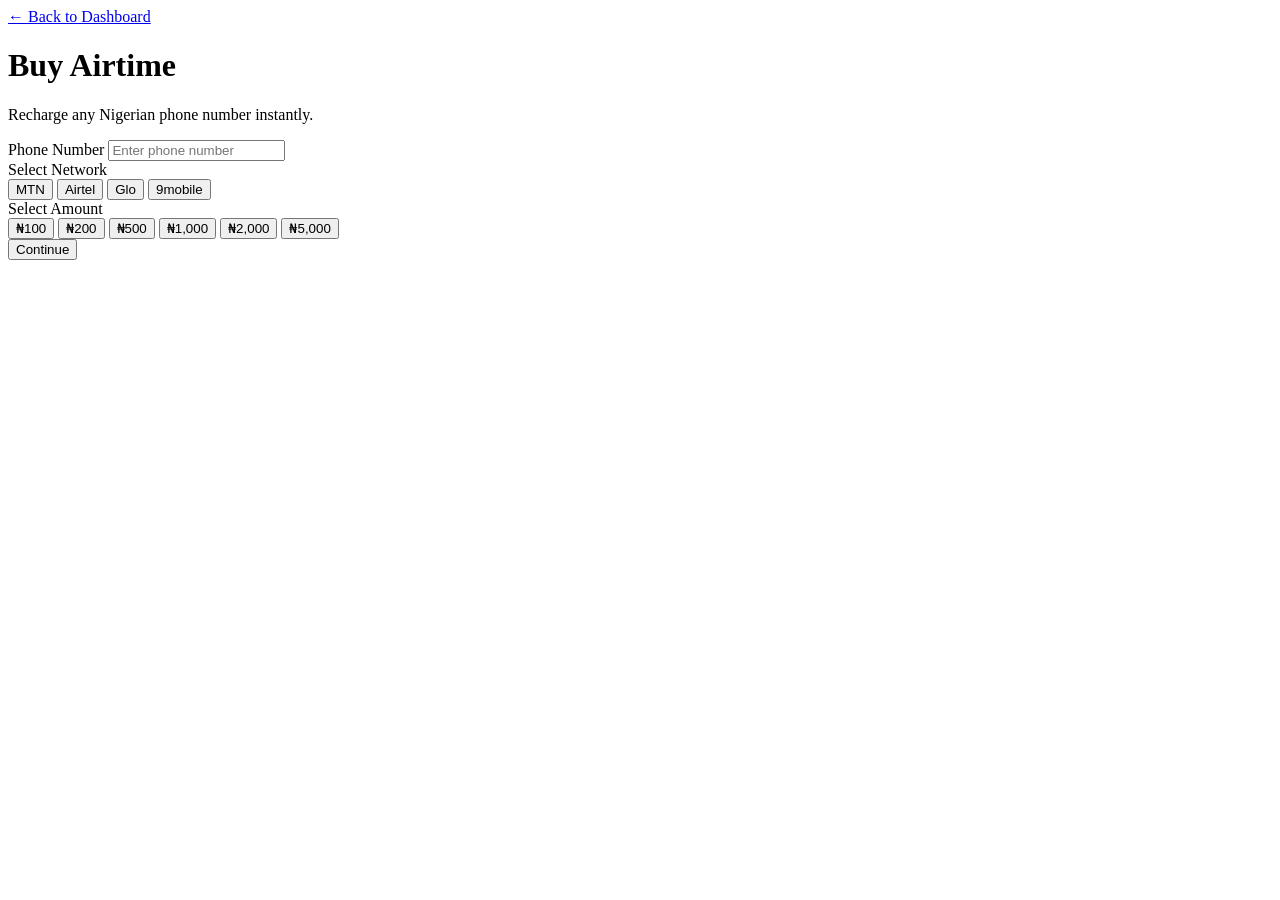
==== Airtime.html @ 1c6429ef "Create Airtime.html" ====
<!DOCTYPE html>
<html lang="en">

<head>

    <meta charset="UTF-8">

    <meta name="viewport" content="width=device-width, initial-scale=1.0">

    <title>Buy Airtime | CardBill Hub</title>

    <link rel="stylesheet" href="css/airtime.css">

</head>

<body>

    <div class="airtime-container">

        <div class="airtime-card">

            <a href="dashboard.html" class="back">
                ← Back to Dashboard
            </a>

            <h1>Buy Airtime</h1>

            <p class="subtitle">
                Recharge any Nigerian phone number instantly.
            </p>


            <!-- PHONE NUMBER -->

            <div class="form-group">

                <label>Phone Number</label>

                <input
                    type="tel"
                    placeholder="Enter phone number"
                    maxlength="11"
                >

            </div>


            <!-- NETWORK -->

            <div class="form-group">

                <label>Select Network</label>

                <div class="network-options">

                    <button type="button">MTN</button>

                    <button type="button">Airtel</button>

                    <button type="button">Glo</button>

                    <button type="button">9mobile</button>

                </div>

            </div>


            <!-- AMOUNT -->

            <div class="form-group">

                <label>Select Amount</label>

                <div class="amount-options">

                    <button type="button">₦100</button>

                    <button type="button">₦200</button>

                    <button type="button">₦500</button>

                    <button type="button">₦1,000</button>

                    <button type="button">₦2,000</button>

                    <button type="button">₦5,000</button>

                </div>

            </div>


            <button class="continue-btn">

                Continue

            </button>

        </div>

    </div>

</body>

</html>
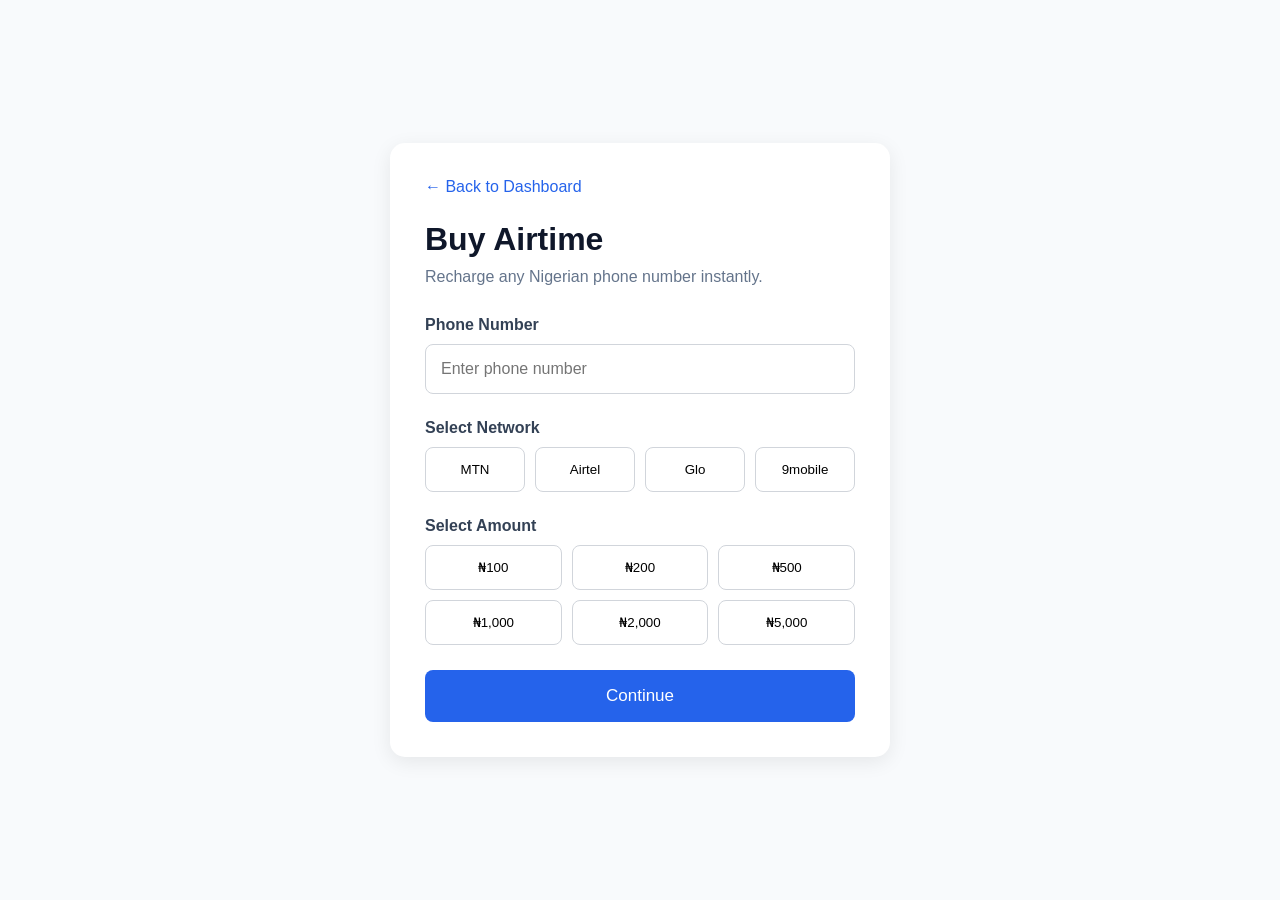
==== commit d01aba61: "Update Airtime.html" ====
--- a/Airtime.html
+++ b/Airtime.html
@@ -9,7 +9,7 @@
 
     <title>Buy Airtime | CardBill Hub</title>
 
-    <link rel="stylesheet" href="css/airtime.css">
+    <link rel="stylesheet" href="Airtime.css">
 
 </head>
 
--- a/Airtime.css
+++ b/Airtime.css
@@ -0,0 +1,235 @@
+* {
+
+    margin: 0;
+
+    padding: 0;
+
+    box-sizing: border-box;
+
+    font-family: Arial, sans-serif;
+
+}
+
+body {
+
+    background: #f8fafc;
+
+}
+
+.airtime-container {
+
+    min-height: 100vh;
+
+    display: flex;
+
+    justify-content: center;
+
+    align-items: center;
+
+    padding: 20px;
+
+}
+
+.airtime-card {
+
+    width: 100%;
+
+    max-width: 500px;
+
+    background: white;
+
+    padding: 35px;
+
+    border-radius: 15px;
+
+    box-shadow: 0 5px 20px rgba(0, 0, 0, 0.08);
+
+}
+
+.back {
+
+    color: #2563eb;
+
+    text-decoration: none;
+
+    display: inline-block;
+
+    margin-bottom: 25px;
+
+}
+
+h1 {
+
+    color: #0f172a;
+
+    margin-bottom: 10px;
+
+}
+
+.subtitle {
+
+    color: #64748b;
+
+    margin-bottom: 30px;
+
+}
+
+.form-group {
+
+    margin-bottom: 25px;
+
+}
+
+label {
+
+    display: block;
+
+    font-weight: bold;
+
+    color: #334155;
+
+    margin-bottom: 10px;
+
+}
+
+input {
+
+    width: 100%;
+
+    padding: 15px;
+
+    border: 1px solid #d1d5db;
+
+    border-radius: 8px;
+
+    font-size: 16px;
+
+    outline: none;
+
+}
+
+input:focus {
+
+    border-color: #2563eb;
+
+}
+
+
+/* NETWORK OPTIONS */
+
+.network-options {
+
+    display: grid;
+
+    grid-template-columns: repeat(4, 1fr);
+
+    gap: 10px;
+
+}
+
+.network-options button {
+
+    padding: 14px 5px;
+
+    border: 1px solid #d1d5db;
+
+    background: white;
+
+    border-radius: 8px;
+
+    cursor: pointer;
+
+}
+
+.network-options button:hover {
+
+    border-color: #2563eb;
+
+    color: #2563eb;
+
+}
+
+
+/* AMOUNT OPTIONS */
+
+.amount-options {
+
+    display: grid;
+
+    grid-template-columns: repeat(3, 1fr);
+
+    gap: 10px;
+
+}
+
+.amount-options button {
+
+    padding: 14px;
+
+    border: 1px solid #d1d5db;
+
+    background: white;
+
+    border-radius: 8px;
+
+    cursor: pointer;
+
+}
+
+.amount-options button:hover {
+
+    background: #2563eb;
+
+    color: white;
+
+    border-color: #2563eb;
+
+}
+
+
+/* CONTINUE BUTTON */
+
+.continue-btn {
+
+    width: 100%;
+
+    padding: 16px;
+
+    border: none;
+
+    background: #2563eb;
+
+    color: white;
+
+    border-radius: 8px;
+
+    font-size: 17px;
+
+    cursor: pointer;
+
+}
+
+.continue-btn:hover {
+
+    background: #1d4ed8;
+
+}
+
+
+/* MOBILE */
+
+@media (max-width: 500px) {
+
+    .airtime-card {
+
+        padding: 25px 20px;
+
+    }
+
+    .network-options {
+
+        grid-template-columns: repeat(2, 1fr);
+
+    }
+
+}
